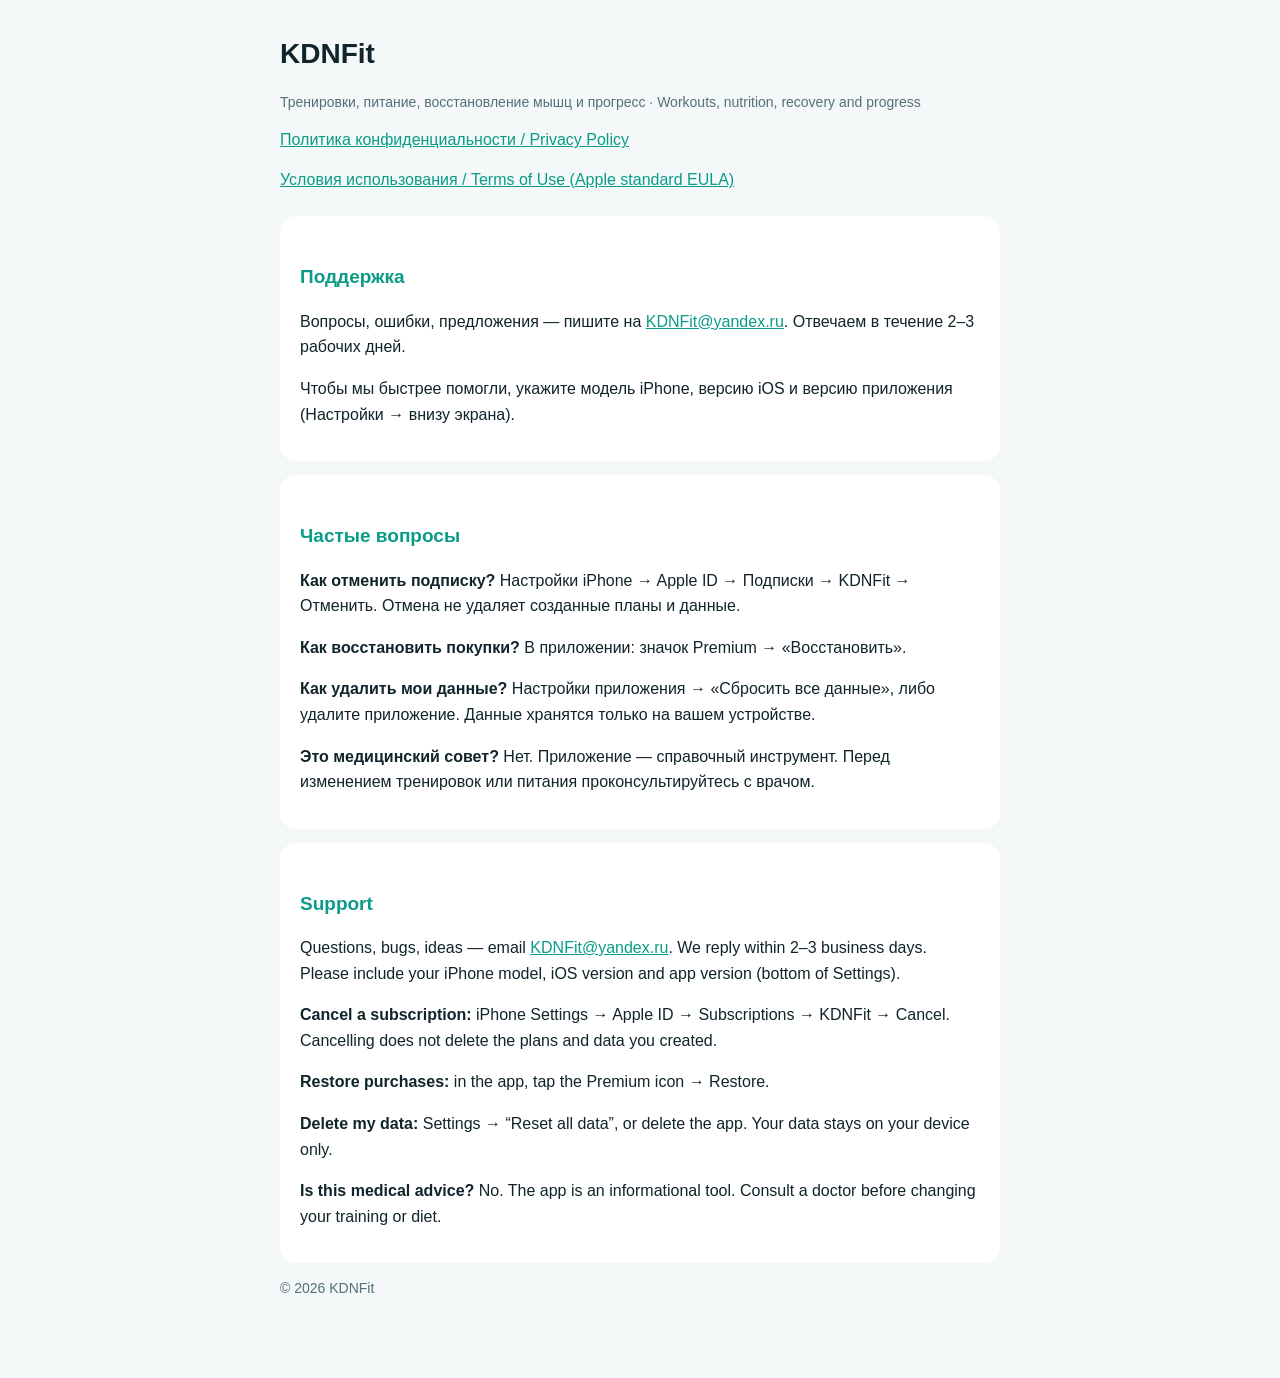
==== index.html @ b3f4a307 "KDNFit support and privacy policy" ====
<!doctype html>
<html lang="ru"><head><meta charset="utf-8"><meta name="viewport" content="width=device-width,initial-scale=1">
<title>KDNFit — поддержка / Support</title><link rel="stylesheet" href="style.css"></head>
<body><main>
<h1>KDNFit</h1>
<p class="muted">Тренировки, питание, восстановление мышц и прогресс · Workouts, nutrition, recovery and progress</p>
<nav><a href="privacy.html">Политика конфиденциальности / Privacy Policy</a><a href="https://www.apple.com/legal/internet-services/itunes/dev/stdeula/">Условия использования / Terms of Use (Apple standard EULA)</a></nav>

<div class="card">
<h2>Поддержка</h2>
<p>Вопросы, ошибки, предложения — пишите на <a href="mailto:KDNFit@yandex.ru">KDNFit@yandex.ru</a>. Отвечаем в течение 2–3 рабочих дней.</p>
<p>Чтобы мы быстрее помогли, укажите модель iPhone, версию iOS и версию приложения (Настройки → внизу экрана).</p>
</div>

<div class="card">
<h2>Частые вопросы</h2>
<p><b>Как отменить подписку?</b> Настройки iPhone → Apple ID → Подписки → KDNFit → Отменить. Отмена не удаляет созданные планы и данные.</p>
<p><b>Как восстановить покупки?</b> В приложении: значок Premium → «Восстановить».</p>
<p><b>Как удалить мои данные?</b> Настройки приложения → «Сбросить все данные», либо удалите приложение. Данные хранятся только на вашем устройстве.</p>
<p><b>Это медицинский совет?</b> Нет. Приложение — справочный инструмент. Перед изменением тренировок или питания проконсультируйтесь с врачом.</p>
</div>

<div class="card">
<h2>Support</h2>
<p>Questions, bugs, ideas — email <a href="mailto:KDNFit@yandex.ru">KDNFit@yandex.ru</a>. We reply within 2–3 business days. Please include your iPhone model, iOS version and app version (bottom of Settings).</p>
<p><b>Cancel a subscription:</b> iPhone Settings → Apple ID → Subscriptions → KDNFit → Cancel. Cancelling does not delete the plans and data you created.</p>
<p><b>Restore purchases:</b> in the app, tap the Premium icon → Restore.</p>
<p><b>Delete my data:</b> Settings → “Reset all data”, or delete the app. Your data stays on your device only.</p>
<p><b>Is this medical advice?</b> No. The app is an informational tool. Consult a doctor before changing your training or diet.</p>
</div>
<p class="muted">© 2026 KDNFit</p>
</main></body></html>
---- style.css ----
:root{color-scheme:dark light;--bg:#07131a;--card:#0f2a33;--text:#eaf3f5;--muted:#9db4bb;--accent:#2fd6bd}
@media (prefers-color-scheme:light){:root{--bg:#f4f8f9;--card:#fff;--text:#10242b;--muted:#53707a;--accent:#0a9c88}}
*{box-sizing:border-box}body{margin:0;background:var(--bg);color:var(--text);font:16px/1.6 -apple-system,BlinkMacSystemFont,"Segoe UI",Roboto,sans-serif}
main{max-width:760px;margin:0 auto;padding:32px 20px 64px}
h1{font-size:28px;margin:0 0 4px}h2{font-size:19px;margin:28px 0 8px;color:var(--accent)}
p,li{color:var(--text)}.muted{color:var(--muted);font-size:14px}
.card{background:var(--card);border-radius:16px;padding:18px 20px;margin:14px 0}
a{color:var(--accent)}nav{display:flex;gap:14px;flex-wrap:wrap;margin:10px 0 24px}
.lang{margin:0 0 22px}.lang a{margin-right:12px}
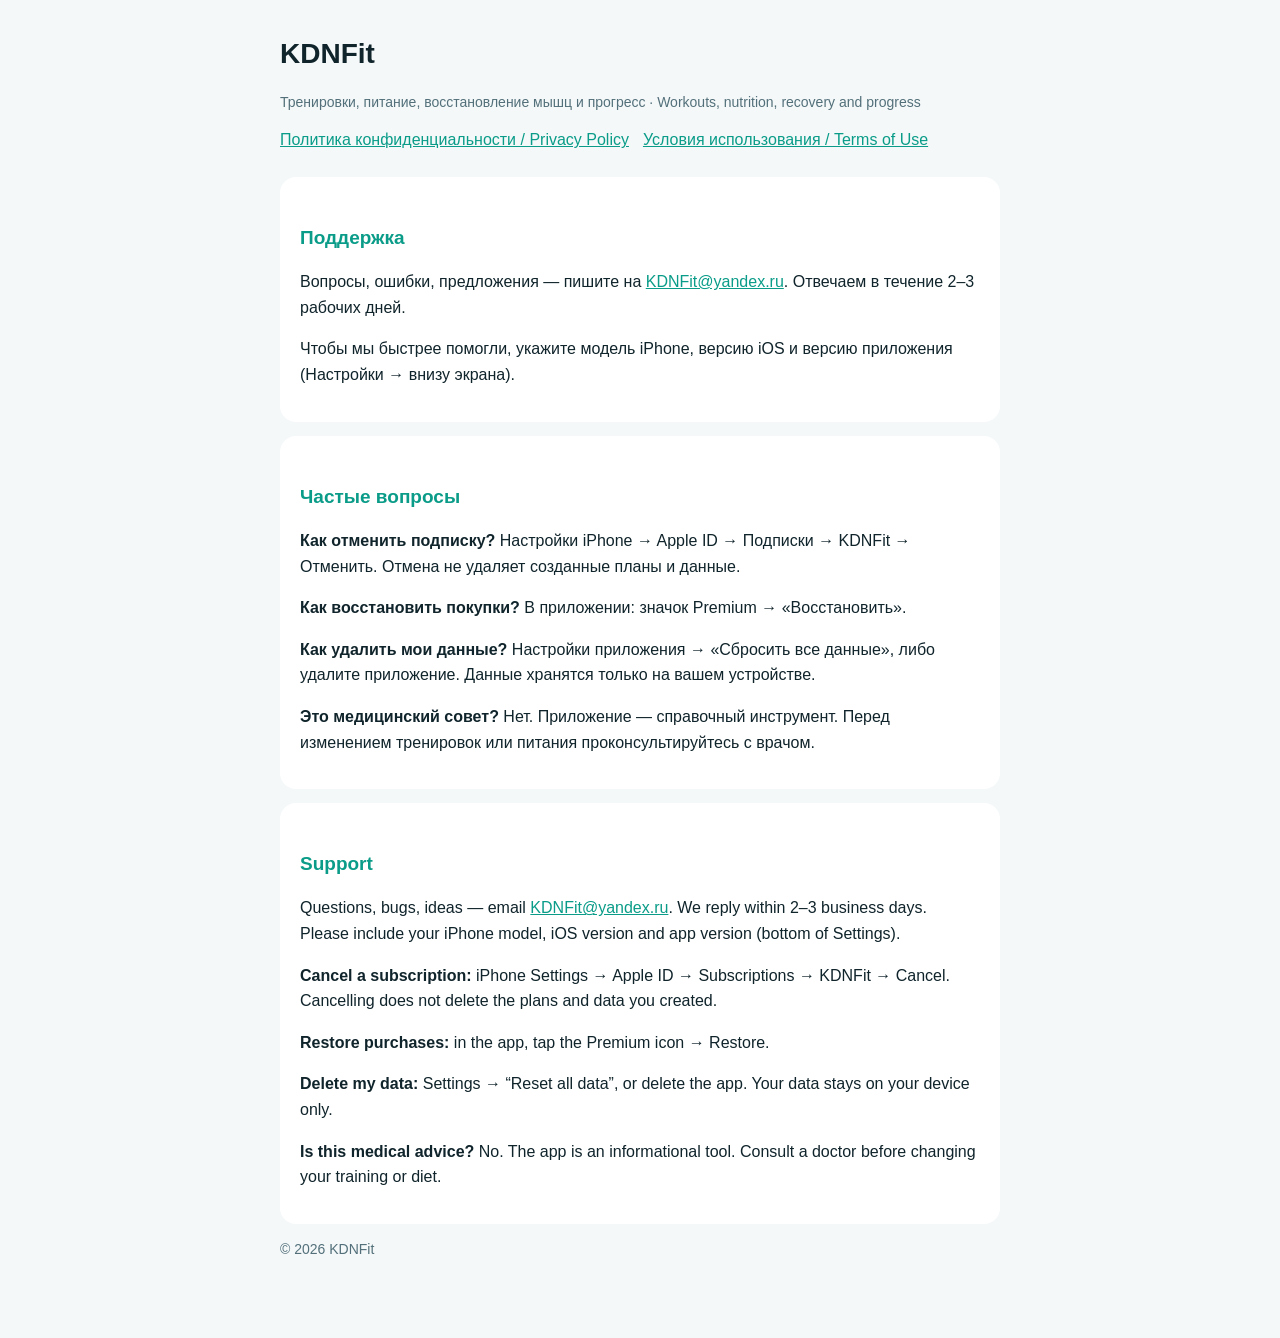
==== commit 0c181196: "Add Terms of Use page, cross links" ====
--- a/index.html
+++ b/index.html
@@ -4,7 +4,7 @@
 <body><main>
 <h1>KDNFit</h1>
 <p class="muted">Тренировки, питание, восстановление мышц и прогресс · Workouts, nutrition, recovery and progress</p>
-<nav><a href="privacy.html">Политика конфиденциальности / Privacy Policy</a><a href="https://www.apple.com/legal/internet-services/itunes/dev/stdeula/">Условия использования / Terms of Use (Apple standard EULA)</a></nav>
+<nav><a href="privacy.html">Политика конфиденциальности / Privacy Policy</a><a href="terms.html">Условия использования / Terms of Use</a></nav>
 
 <div class="card">
 <h2>Поддержка</h2>
